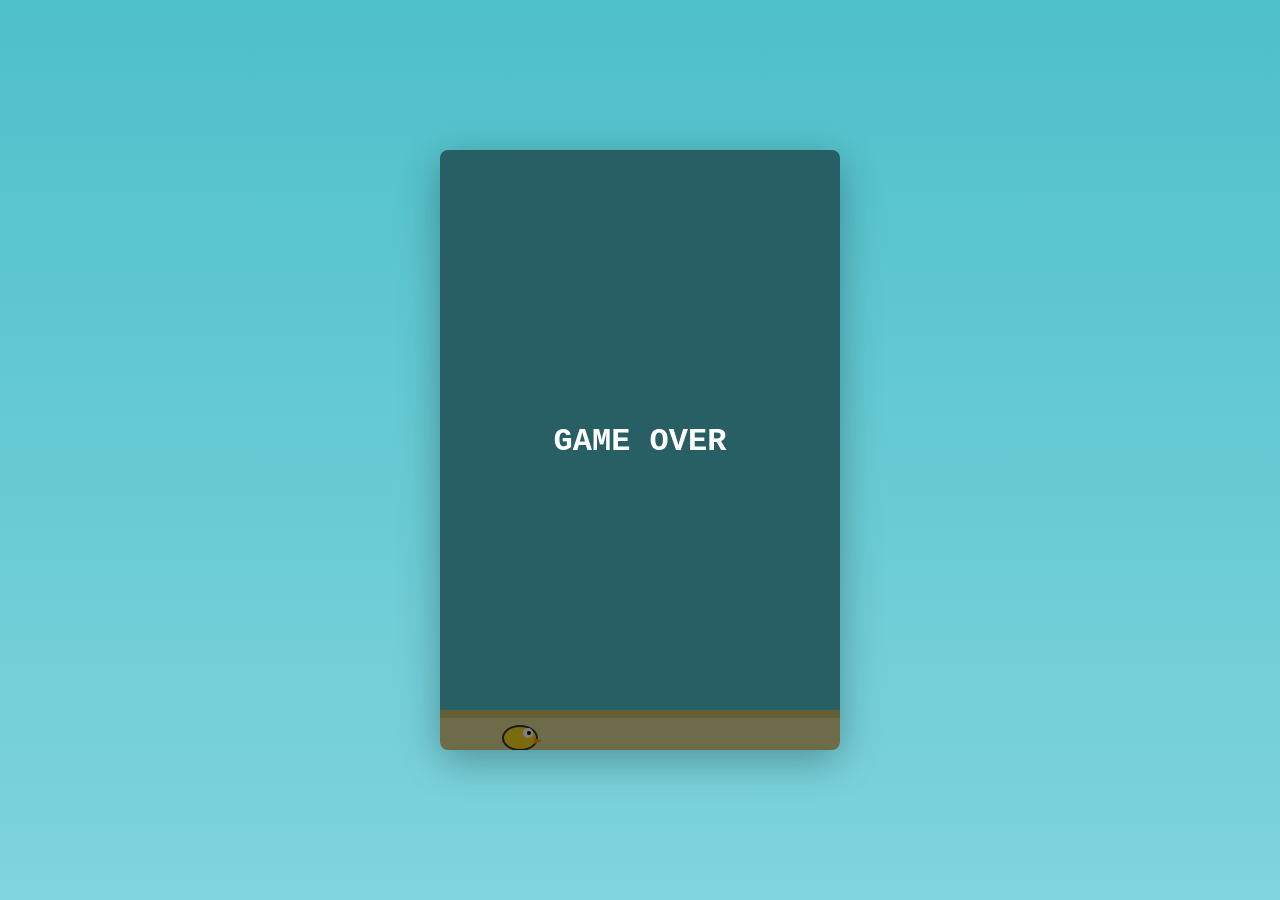
==== flappy/index.html @ 03a2f9b0 "flappy: html canvas, bird, gravity, jump" ====
<!DOCTYPE html>
<html lang="ru">
<head>
  <meta charset="UTF-8">
  <title>Flappy Bird</title>
  <link rel="stylesheet" href="style.css">
</head>
<body>
  <div class="game-wrapper">
    <canvas id="game" width="400" height="600"></canvas>
  </div>
  <script src="game.js"></script>
</body>
</html>
---- flappy/style.css ----
* {
  margin: 0;
  padding: 0;
  box-sizing: border-box;
}

body {
  background: linear-gradient(180deg, #4ec0ca 0%, #7fd4dd 100%);
  min-height: 100vh;
  display: flex;
  justify-content: center;
  align-items: center;
  font-family: 'Courier New', monospace;
}

.game-wrapper {
  box-shadow: 0 10px 40px rgba(0, 0, 0, 0.3);
  border-radius: 8px;
  overflow: hidden;
}

canvas {
  display: block;
  background: #4ec0ca;
}
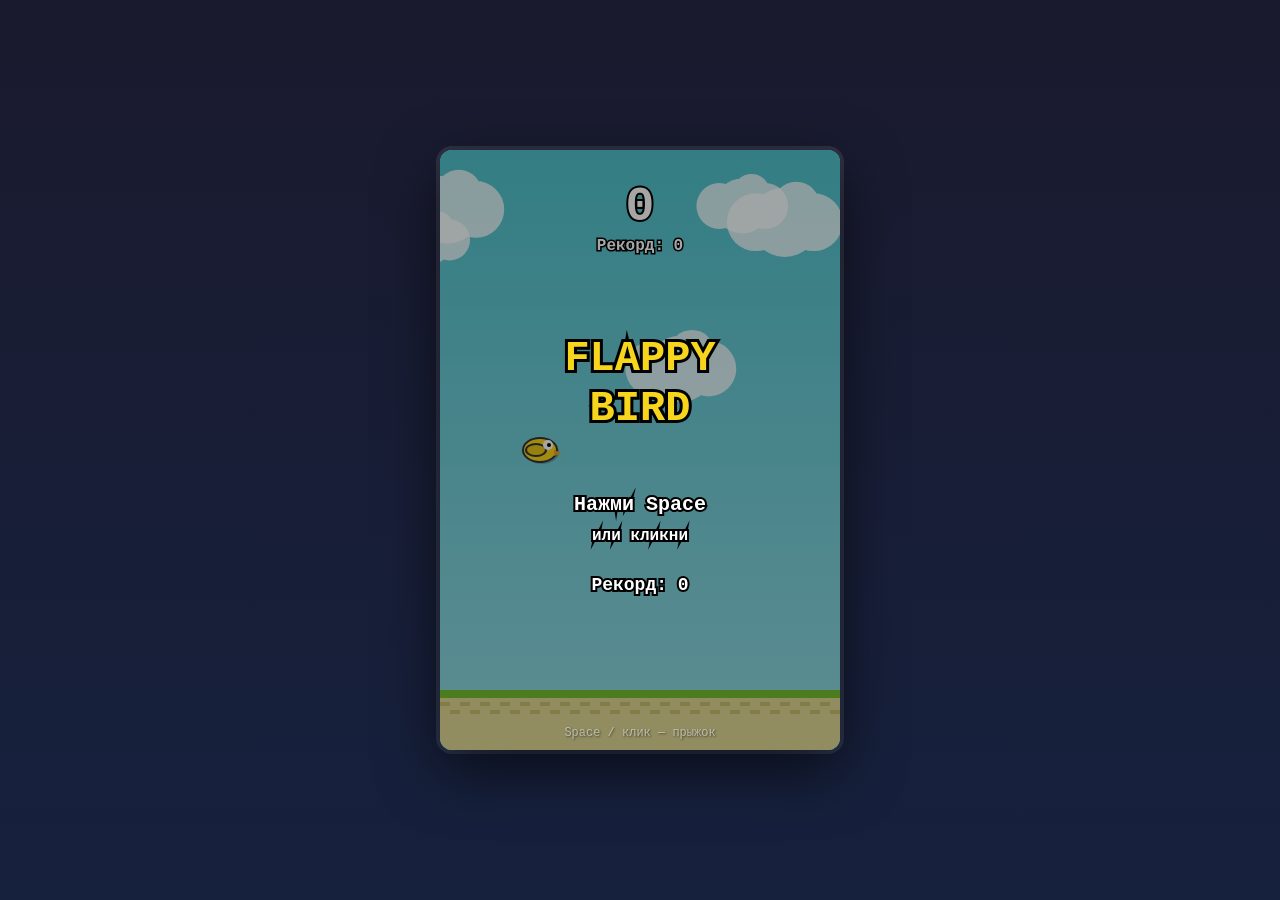
==== commit 972c263b: "flappy: complete working game - 3 files full rewrite" ====
--- a/flappy/index.html
+++ b/flappy/index.html
@@ -2,12 +2,14 @@
 <html lang="ru">
 <head>
   <meta charset="UTF-8">
-  <title>Flappy Bird</title>
+  <meta name="viewport" content="width=device-width, initial-scale=1.0">
+  <title>🐦 Flappy Bird</title>
   <link rel="stylesheet" href="style.css">
 </head>
 <body>
   <div class="game-wrapper">
     <canvas id="game" width="400" height="600"></canvas>
+    <div class="hint">Space / клик — прыжок</div>
   </div>
   <script src="game.js"></script>
 </body>
--- a/flappy/style.css
+++ b/flappy/style.css
@@ -5,21 +5,47 @@
 }
 
 body {
-  background: linear-gradient(180deg, #4ec0ca 0%, #7fd4dd 100%);
+  background: linear-gradient(180deg, #1a1a2e 0%, #16213e 100%);
   min-height: 100vh;
   display: flex;
+  flex-direction: column;
   justify-content: center;
   align-items: center;
   font-family: 'Courier New', monospace;
+  overflow: hidden;
+  user-select: none;
 }
 
 .game-wrapper {
-  box-shadow: 0 10px 40px rgba(0, 0, 0, 0.3);
-  border-radius: 8px;
+  position: relative;
+  box-shadow: 0 20px 60px rgba(0, 0, 0, 0.6),
+              0 0 0 4px rgba(255, 255, 255, 0.1);
+  border-radius: 12px;
   overflow: hidden;
 }
 
 canvas {
   display: block;
   background: #4ec0ca;
+  cursor: pointer;
+  touch-action: none;
+}
+
+.hint {
+  position: absolute;
+  bottom: 10px;
+  left: 50%;
+  transform: translateX(-50%);
+  color: rgba(255, 255, 255, 0.5);
+  font-size: 12px;
+  pointer-events: none;
+  text-shadow: 1px 1px 2px rgba(0, 0, 0, 0.5);
+}
+
+@media (max-width: 500px) {
+  canvas {
+    width: 100vw;
+    height: auto;
+    max-height: 100vh;
+  }
 }
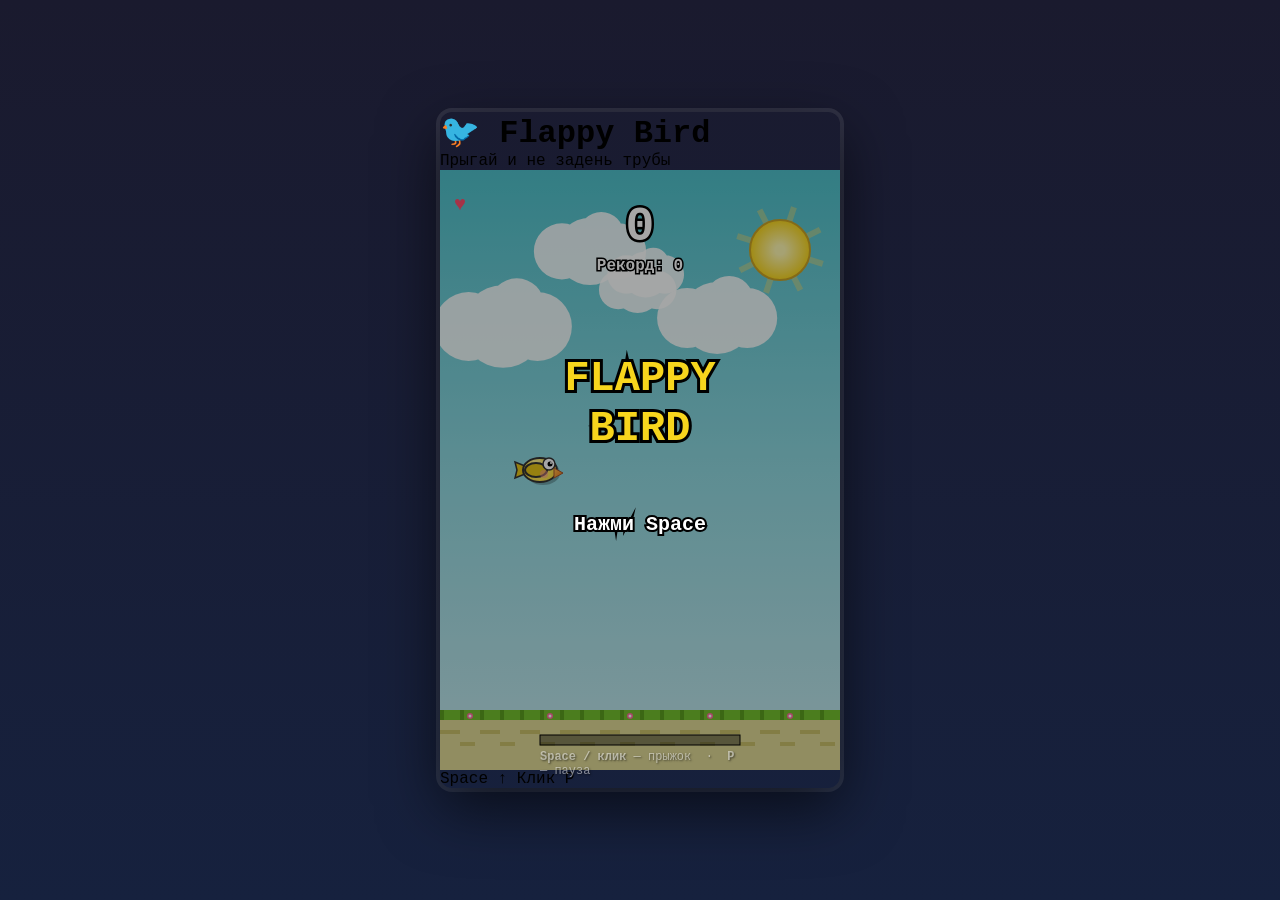
==== commit f57784d3: "flappy html: better structure, meta tags, favicon, controls" ====
--- a/flappy/index.html
+++ b/flappy/index.html
@@ -2,15 +2,45 @@
 <html lang="ru">
 <head>
   <meta charset="UTF-8">
-  <meta name="viewport" content="width=device-width, initial-scale=1.0">
-  <title>🐦 Flappy Bird</title>
+  <meta name="viewport" content="width=device-width, initial-scale=1.0, maximum-scale=1.0, user-scalable=no">
+  <meta name="theme-color" content="#4ec0ca">
+  <meta name="description" content="Flappy Bird — классическая аркада в браузере. Прыгай, уворачивайся от труб, ставь рекорды!">
+  <meta name="author" content="Flappy Bird Clone">
+  <title>🐦 Flappy Bird — играй онлайн</title>
+  <link rel="icon" href="data:image/svg+xml,<svg xmlns=%22http://www.w3.org/2000/svg%22 viewBox=%220 0 100 100%22><text y=%22.9em%22 font-size=%2290%22>🐦</text></svg>">
   <link rel="stylesheet" href="style.css">
 </head>
 <body>
-  <div class="game-wrapper">
-    <canvas id="game" width="400" height="600"></canvas>
-    <div class="hint">Space / клик — прыжок</div>
-  </div>
-  <script src="game.js"></script>
+  <main class="game-wrapper">
+    <header class="game-header">
+      <h1 class="game-title">🐦 Flappy Bird</h1>
+      <p class="game-subtitle">Прыгай и не задень трубы</p>
+    </header>
+
+    <div class="canvas-container">
+      <canvas
+        id="game"
+        width="400"
+        height="600"
+        aria-label="Игровое поле Flappy Bird"
+        role="img"
+      ></canvas>
+    </div>
+
+    <footer class="game-footer">
+      <div class="controls">
+        <span class="control-key">Space</span>
+        <span class="control-key">↑</span>
+        <span class="control-key">Клик</span>
+        <span class="control-key">P</span>
+      </div>
+      <p class="hint">
+        <strong>Space / клик</strong> — прыжок &nbsp;·&nbsp;
+        <strong>P</strong> — пауза
+      </p>
+    </footer>
+  </main>
+
+  <script src="game.js" defer></script>
 </body>
 </html>
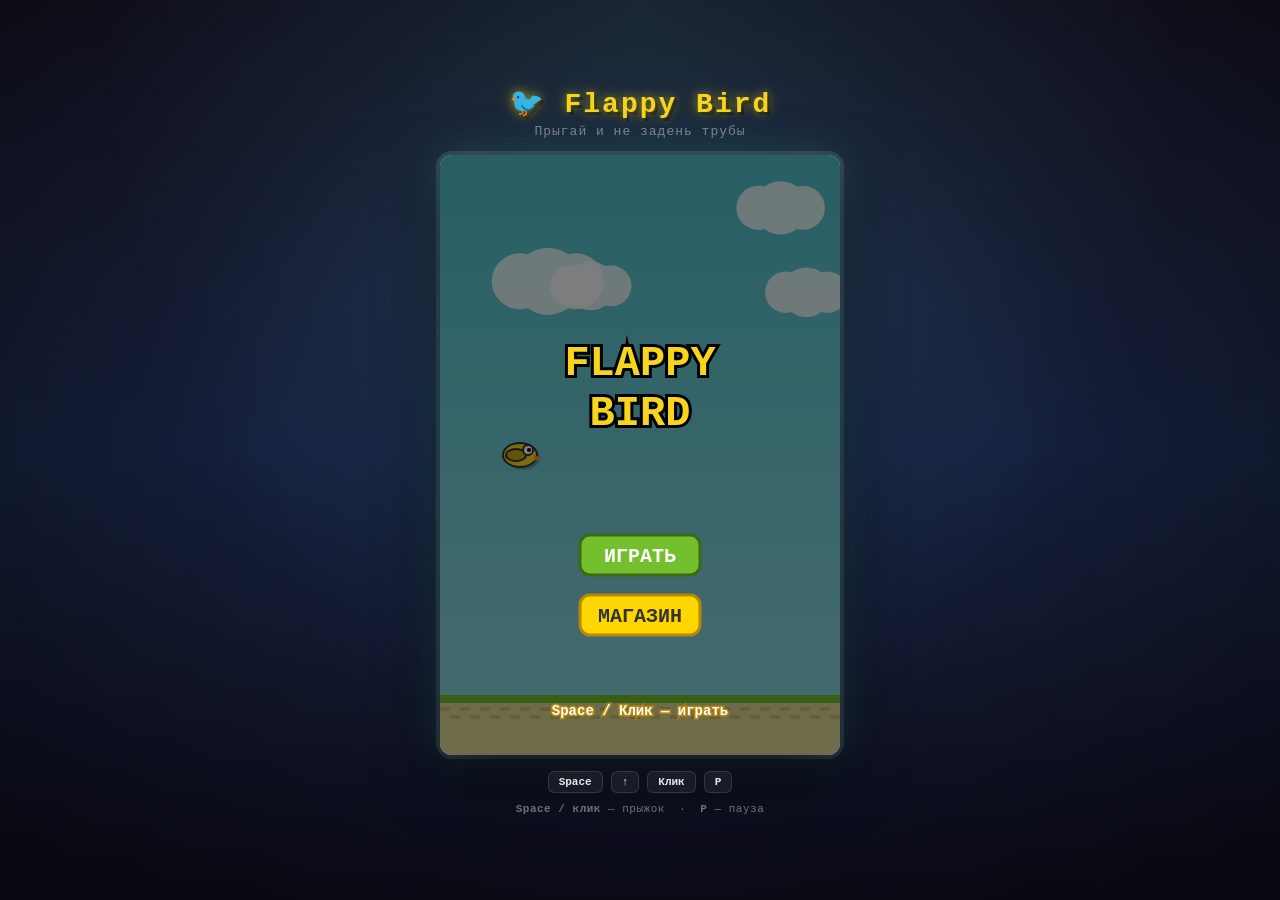
==== commit e5c26d04: "flappy: add coins, shop, and bird skins" ====
--- a/flappy/index.html
+++ b/flappy/index.html
@@ -42,5 +42,7 @@
   </main>
 
   <script src="game.js" defer></script>
+  <script src="shop.js"></script>
+  <script src="game.js"></script>
 </body>
 </html>
--- a/flappy/style.css
+++ b/flappy/style.css
@@ -1,27 +1,103 @@
+/* ===== Сброс ===== */
 * {
   margin: 0;
   padding: 0;
   box-sizing: border-box;
 }
 
+/* ===== Переменные ===== */
+:root {
+  --bg-top: #0f0c29;
+  --bg-mid: #302b63;
+  --bg-bot: #24243e;
+  --accent: #f7d51d;
+  --accent-hover: #fff08a;
+  --text: #e8e8f0;
+  --text-dim: rgba(232, 232, 240, 0.5);
+  --glass: rgba(255, 255, 255, 0.06);
+  --glass-border: rgba(255, 255, 255, 0.12);
+  --shadow: 0 20px 60px rgba(0, 0, 0, 0.7);
+  --font: 'Courier New', 'Lucida Console', monospace;
+}
+
+/* ===== Тело ===== */
 body {
-  background: linear-gradient(180deg, #1a1a2e 0%, #16213e 100%);
   min-height: 100vh;
   display: flex;
   flex-direction: column;
   justify-content: center;
   align-items: center;
-  font-family: 'Courier New', monospace;
-  overflow: hidden;
+  background:
+    radial-gradient(ellipse at top, rgba(78, 192, 202, 0.15), transparent 60%),
+    linear-gradient(180deg, var(--bg-top) 0%, var(--bg-mid) 50%, var(--bg-bot) 100%);
+  font-family: var(--font);
+  color: var(--text);
+  overflow-x: hidden;
   user-select: none;
-}
-
+  -webkit-tap-highlight-color: transparent;
+  padding: 20px 10px;
+}
+
+/* Виньетка */
+body::before {
+  content: '';
+  position: fixed;
+  inset: 0;
+  background: radial-gradient(ellipse at center, transparent 40%, rgba(0, 0, 0, 0.5) 100%);
+  pointer-events: none;
+  z-index: 0;
+}
+
+/* ===== Обёртка ===== */
 .game-wrapper {
   position: relative;
-  box-shadow: 0 20px 60px rgba(0, 0, 0, 0.6),
-              0 0 0 4px rgba(255, 255, 255, 0.1);
+  z-index: 1;
+  display: flex;
+  flex-direction: column;
+  align-items: center;
+  gap: 16px;
+  max-width: 100%;
+}
+
+/* ===== Заголовок ===== */
+.game-header {
+  text-align: center;
+  animation: float 3s ease-in-out infinite;
+}
+
+@keyframes float {
+  0%, 100% { transform: translateY(0); }
+  50% { transform: translateY(-6px); }
+}
+
+.game-title {
+  font-size: 28px;
+  font-weight: 900;
+  letter-spacing: 2px;
+  color: var(--accent);
+  text-shadow:
+    0 0 10px rgba(247, 213, 29, 0.5),
+    0 0 20px rgba(247, 213, 29, 0.3),
+    3px 3px 0 rgba(0, 0, 0, 0.5);
+  margin-bottom: 4px;
+}
+
+.game-subtitle {
+  font-size: 13px;
+  color: var(--text-dim);
+  letter-spacing: 1px;
+}
+
+/* ===== Canvas ===== */
+.canvas-container {
+  position: relative;
   border-radius: 12px;
   overflow: hidden;
+  box-shadow:
+    var(--shadow),
+    0 0 0 4px var(--glass-border),
+    0 0 40px rgba(78, 192, 202, 0.3);
+  background: #4ec0ca;
 }
 
 canvas {
@@ -29,23 +105,160 @@
   background: #4ec0ca;
   cursor: pointer;
   touch-action: none;
+  transition: filter 0.3s ease;
+}
+
+canvas:active {
+  filter: brightness(1.1);
+}
+
+/* ===== Подвал ===== */
+.game-footer {
+  display: flex;
+  flex-direction: column;
+  align-items: center;
+  gap: 10px;
+}
+
+.controls {
+  display: flex;
+  gap: 8px;
+  flex-wrap: wrap;
+  justify-content: center;
+}
+
+.control-key {
+  display: inline-block;
+  padding: 4px 10px;
+  font-size: 11px;
+  font-weight: 700;
+  color: var(--text);
+  background: var(--glass);
+  border: 1px solid var(--glass-border);
+  border-radius: 6px;
+  backdrop-filter: blur(10px);
+  -webkit-backdrop-filter: blur(10px);
+  transition: all 0.2s ease;
+  cursor: default;
+}
+
+.control-key:hover {
+  background: var(--accent);
+  color: #1a1a2e;
+  border-color: var(--accent);
+  transform: translateY(-2px);
+  box-shadow: 0 4px 12px rgba(247, 213, 29, 0.4);
 }
 
 .hint {
-  position: absolute;
-  bottom: 10px;
-  left: 50%;
-  transform: translateX(-50%);
-  color: rgba(255, 255, 255, 0.5);
-  font-size: 12px;
-  pointer-events: none;
-  text-shadow: 1px 1px 2px rgba(0, 0, 0, 0.5);
-}
-
-@media (max-width: 500px) {
+  font-size: 11px;
+  color: var(--text-dim);
+  letter-spacing: 0.5px;
+  animation: pulse 2s ease-in-out infinite;
+}
+
+@keyframes pulse {
+  0%, 100% { opacity: 0.5; }
+  50% { opacity: 1; }
+}
+
+/* ===== Адаптив ===== */
+
+/* Планшет */
+@media (max-width: 600px) {
+  .game-title {
+    font-size: 24px;
+  }
+  .game-subtitle {
+    font-size: 12px;
+  }
+  .canvas-container {
+    box-shadow:
+      0 10px 40px rgba(0, 0, 0, 0.6),
+      0 0 0 3px var(--glass-border);
+  }
+}
+
+/* Телефон */
+@media (max-width: 430px) {
+  body {
+    padding: 10px 5px;
+    justify-content: flex-start;
+    padding-top: 20px;
+  }
+
+  .game-wrapper {
+    gap: 10px;
+    width: 100%;
+  }
+
+  .game-title {
+    font-size: 20px;
+  }
+
+  .canvas-container {
+    width: 100%;
+    max-width: 400px;
+    border-radius: 8px;
+  }
+
   canvas {
-    width: 100vw;
-    height: auto;
-    max-height: 100vh;
+    width: 100% !important;
+    height: auto !important;
+    max-height: 75vh;
+    object-fit: contain;
+  }
+
+  .control-key {
+    font-size: 10px;
+    padding: 3px 8px;
+  }
+
+  .hint {
+    font-size: 10px;
+  }
+}
+
+/* Очень маленькие экраны */
+@media (max-width: 360px) {
+  .game-title {
+    font-size: 17px;
+  }
+  .control-key {
+    font-size: 9px;
+    padding: 2px 6px;
+  }
+}
+
+/* Альбомная ориентация на телефоне */
+@media (max-height: 500px) and (orientation: landscape) {
+  body {
+    padding: 5px;
+  }
+  .game-header {
+    display: none;
+  }
+  canvas {
+    max-height: 90vh;
+  }
+}
+
+/* Уважение к reduced motion */
+@media (prefers-reduced-motion: reduce) {
+  .game-header,
+  .hint {
+    animation: none;
+  }
+  * {
+    transition: none !important;
+  }
+}
+
+/* Тёмная тема (на всякий случай) */
+@media (prefers-color-scheme: light) {
+  :root {
+    --bg-top: #1a1a2e;
+    --bg-mid: #16213e;
+    --bg-bot: #0f0f1e;
   }
 }
